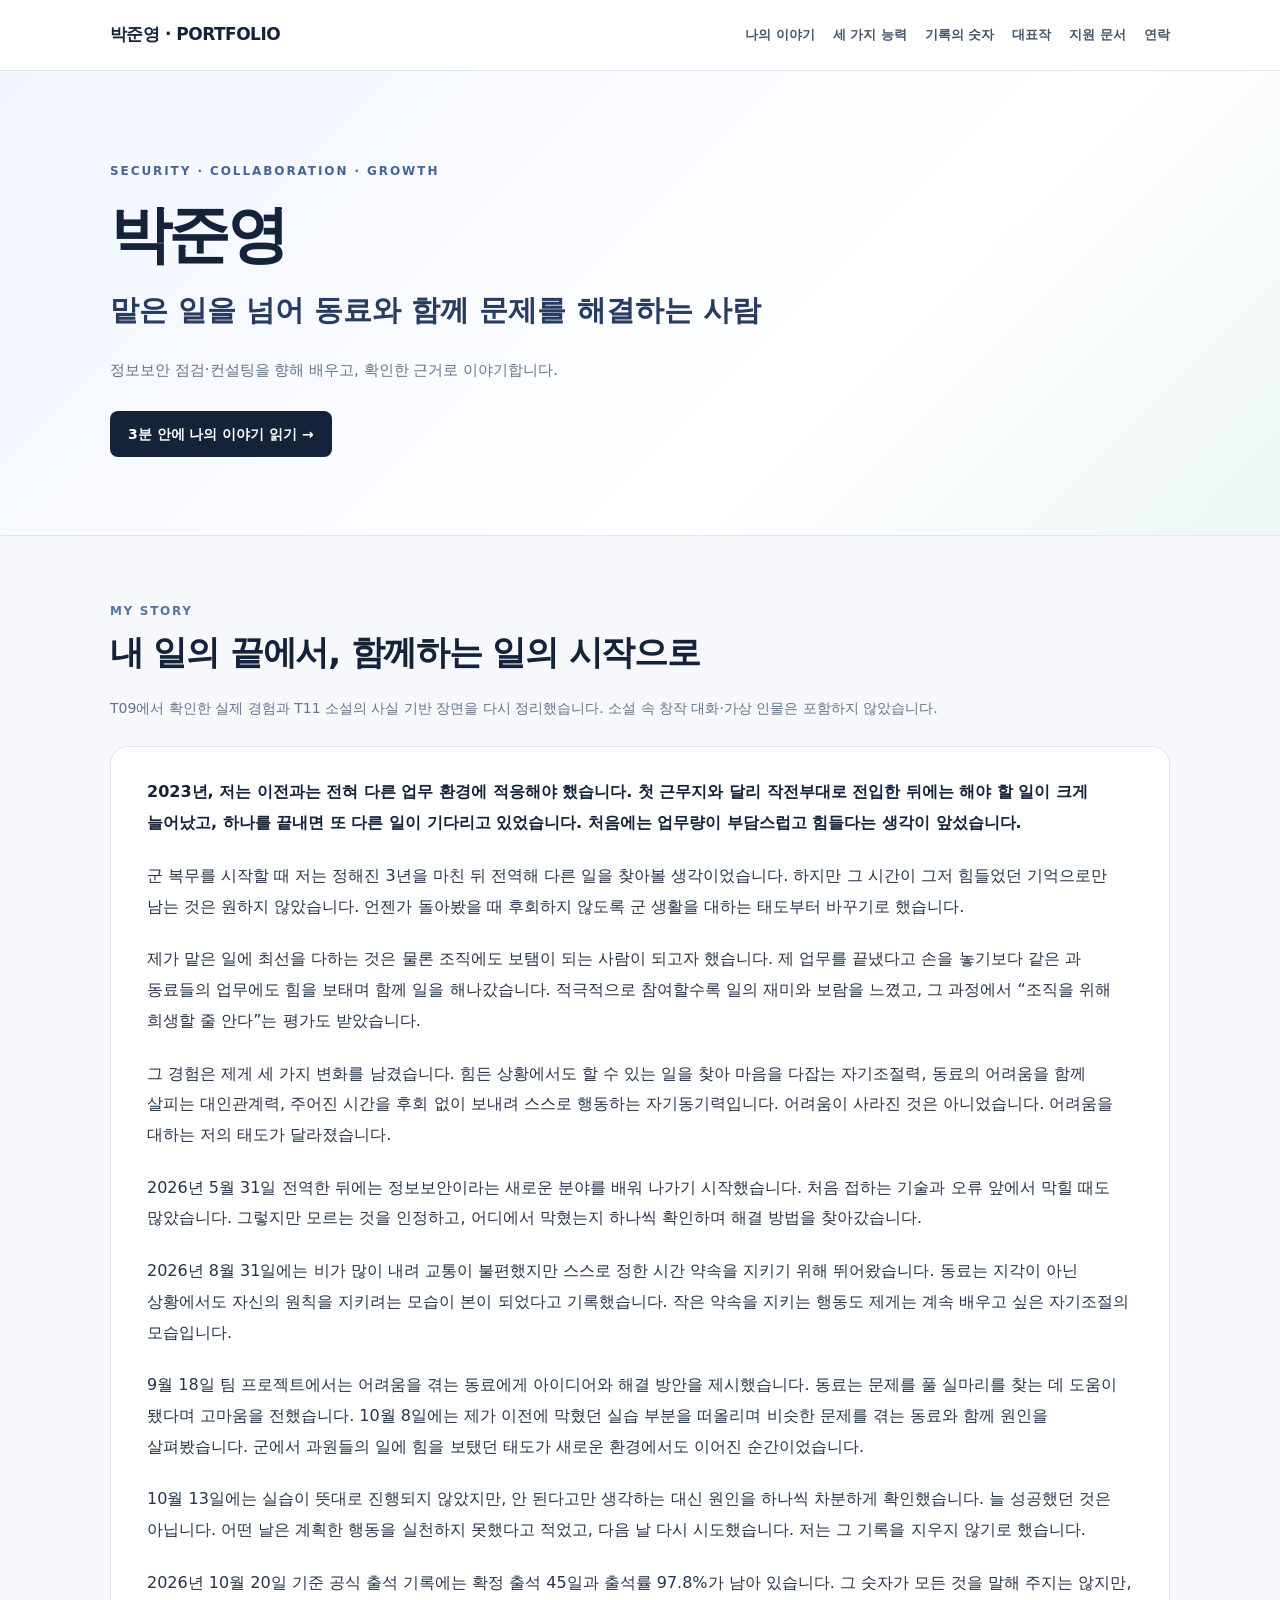
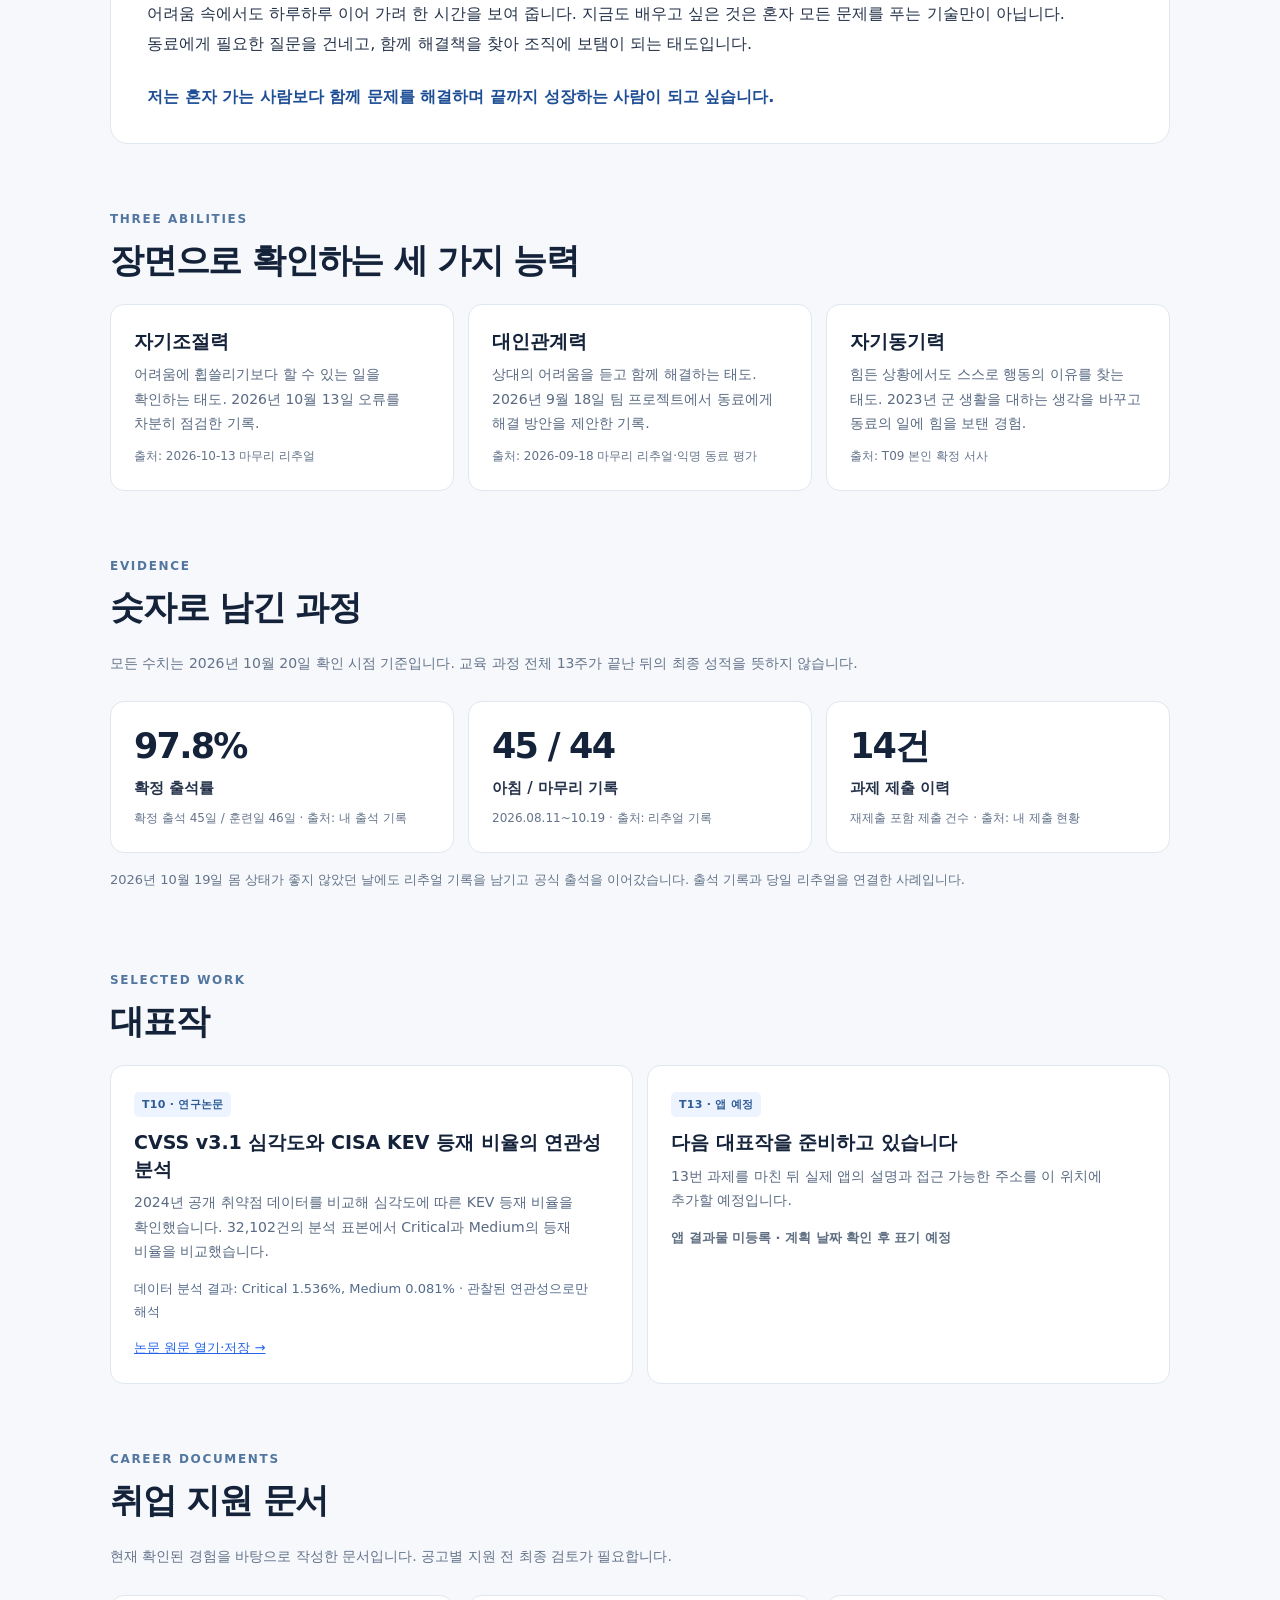
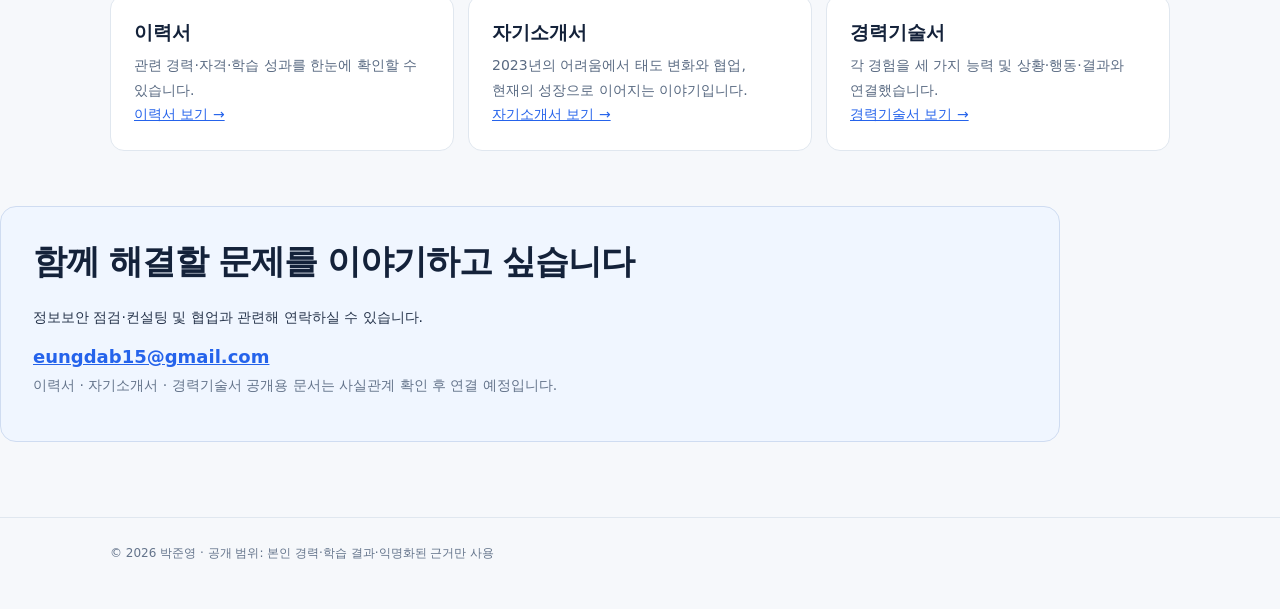
==== br-a/index.html @ c597e08e "Publish BR-A standalone subpath without changing T01 homepage" ====
<!doctype html>
<html lang="ko">
<head>
<meta charset="utf-8">
<meta name="viewport" content="width=device-width, initial-scale=1">
<meta name="description" content="박준영의 정보보안 포트폴리오. 조직과 함께 문제를 해결하는 과정, 실제 기록, 보안 연구 및 프로젝트를 소개합니다.">
<title>박준영 | 함께 문제를 해결하는 사람</title>
<style>
:root{color-scheme:light;--navy:#14223a;--text:#26344b;--muted:#64748b;--line:#e0e7ef;--blue:#2563eb;--paper:#fff;--bg:#f6f8fb}
*{box-sizing:border-box}
html{scroll-behavior:smooth;scroll-padding-top:86px}
body{margin:0;color:var(--text);background:var(--bg);font-family:system-ui,-apple-system,"Noto Sans KR","Malgun Gothic",sans-serif;line-height:1.75;word-break:keep-all;overflow-wrap:break-word}
a{color:var(--blue)}a:focus-visible{outline:3px solid var(--blue);outline-offset:5px;border-radius:3px}
.container{width:min(1060px,calc(100% - 40px));margin:auto}
.skip{position:absolute;left:16px;top:-50px;background:#fff;padding:8px;z-index:10}
.skip:focus{top:10px}
header{background:#fff;border-bottom:1px solid var(--line)}
.head{min-height:70px;display:flex;align-items:center;justify-content:space-between;gap:16px}
.brand{font-size:17px;font-weight:800;letter-spacing:-.03em;color:var(--navy);text-decoration:none}
nav{display:flex;gap:18px;flex-wrap:wrap}
nav a{font-size:13px;text-decoration:none;color:#46556b;font-weight:650}
.hero{background:linear-gradient(135deg,#f0f5ff 0%,#fff 64%,#edf7f5 100%);border-bottom:1px solid var(--line)}
.hero .container{padding:90px 0 78px}
.eyebrow{letter-spacing:.16em;text-transform:uppercase;color:#446794;font-size:12px;font-weight:800}
h1{color:var(--navy);font-size:clamp(38px,6vw,62px);letter-spacing:-.06em;line-height:1.2;margin:16px 0}
.hero-line{font-size:clamp(20px,3vw,29px);font-weight:700;color:#273c60;line-height:1.55;max-width:780px;margin:8px 0 24px}
.intro{color:var(--muted);margin:0 0 27px;font-size:15px}
.link-primary{display:inline-block;border-radius:8px;background:var(--navy);color:#fff;text-decoration:none;padding:11px 18px;font-size:14px;font-weight:700}
section.content{padding:65px 0 0}
.section-eyebrow{font-size:12px;text-transform:uppercase;letter-spacing:.14em;color:#5276a0;font-weight:800}
h2{font-size:clamp(24px,3.5vw,34px);line-height:1.35;color:var(--navy);letter-spacing:-.035em;margin:8px 0 20px}
.section-desc{color:var(--muted);font-size:14px;margin:0 0 26px}
.story{padding:30px 36px;background:var(--paper);border:1px solid var(--line);border-radius:18px}
.story p{font-size:16px;line-height:1.92;margin:0 0 22px}
.story p:last-child{margin:0}
.story-first{font-weight:700;color:var(--navy)}
.story-last{font-weight:800;color:#1e4e95}
.skill-grid,.stat-grid,.work-grid{display:grid;grid-template-columns:repeat(3,minmax(0,1fr));gap:14px}
.skill,.stat,.work{padding:23px;border:1px solid var(--line);border-radius:14px;background:var(--paper)}
.skill h3,.work h3{font-size:19px;line-height:1.4;color:var(--navy);margin:0 0 8px}
.skill p,.work p{color:#596a82;font-size:14px;line-height:1.75;margin:0}
.skill .source{font-size:12px;color:var(--muted);margin-top:10px}
.stat-number{font-size:35px;line-height:1.2;font-weight:850;letter-spacing:-.05em;color:var(--navy)}
.stat-label{font-size:15px;font-weight:750;margin-top:8px}
.stat-source{font-size:12px;color:var(--muted);margin-top:7px}
.scope-note{font-size:13px;color:var(--muted);margin-top:16px}
.work-grid{grid-template-columns:repeat(2,minmax(0,1fr))}
.tag{display:inline-block;color:#2d5d96;font-size:11px;font-weight:750;letter-spacing:.025em;background:#edf4ff;border-radius:5px;padding:3px 8px;margin-bottom:12px}
.work .meta{font-size:13px;margin-top:14px;color:#536b8d}
.work .notice{font-size:13px;font-weight:700;color:#606f82;margin-top:14px}
.contact{margin:55px 0 75px;padding:32px;border:1px solid #cfdcf1;border-radius:16px;background:#f0f6ff}
.contact h2{margin-top:0}
.contact p{margin:0 0 12px;font-size:14px}
.contact a{font-size:18px;font-weight:700;overflow-wrap:anywhere}
footer{border-top:1px solid var(--line);padding:25px 0 45px;color:var(--muted);font-size:12px}
@media(max-width:740px){.container{width:min(100% - 28px,1060px)}.head{align-items:start;padding:14px 0;flex-direction:column;gap:8px}nav{gap:12px}.hero .container{padding:58px 0}.story{padding:23px 20px}.story p{font-size:15px}.skill-grid,.stat-grid,.work-grid{grid-template-columns:1fr}}
@media(prefers-reduced-motion:reduce){html{scroll-behavior:auto}}
</style>
</head>
<body>
<a class="skip" href="#main">본문으로 건너뛰기</a>
<header><div class="container head"><a class="brand" href="#home">박준영 · PORTFOLIO</a>
<nav aria-label="주요 메뉴"><a href="#story">나의 이야기</a><a href="#strengths">세 가지 능력</a><a href="#evidence">기록의 숫자</a><a href="#projects">대표작</a><a href="#documents">지원 문서</a><a href="#contact">연락</a></nav></div></header>
<main id="main">
<section class="hero" id="home"><div class="container">
<div class="eyebrow">Security · Collaboration · Growth</div>
<h1>박준영</h1>
<p class="hero-line">맡은 일을 넘어 동료와 함께 문제를 해결하는 사람</p>
<p class="intro">정보보안 점검·컨설팅을 향해 배우고, 확인한 근거로 이야기합니다.</p>
<a class="link-primary" href="#story">3분 안에 나의 이야기 읽기 →</a>
</div></section>
<section class="content container" id="story" aria-labelledby="story-title">
<div class="section-eyebrow">My story</div>
<h2 id="story-title">내 일의 끝에서, 함께하는 일의 시작으로</h2>
<p class="section-desc">T09에서 확인한 실제 경험과 T11 소설의 사실 기반 장면을 다시 정리했습니다. 소설 속 창작 대화·가상 인물은 포함하지 않았습니다.</p>
<article class="story">
<p class="story-first">2023년, 저는 이전과는 전혀 다른 업무 환경에 적응해야 했습니다. 첫 근무지와 달리 작전부대로 전입한 뒤에는 해야 할 일이 크게 늘어났고, 하나를 끝내면 또 다른 일이 기다리고 있었습니다. 처음에는 업무량이 부담스럽고 힘들다는 생각이 앞섰습니다.</p>
<p>군 복무를 시작할 때 저는 정해진 3년을 마친 뒤 전역해 다른 일을 찾아볼 생각이었습니다. 하지만 그 시간이 그저 힘들었던 기억으로만 남는 것은 원하지 않았습니다. 언젠가 돌아봤을 때 후회하지 않도록 군 생활을 대하는 태도부터 바꾸기로 했습니다.</p>
<p>제가 맡은 일에 최선을 다하는 것은 물론 조직에도 보탬이 되는 사람이 되고자 했습니다. 제 업무를 끝냈다고 손을 놓기보다 같은 과 동료들의 업무에도 힘을 보태며 함께 일을 해나갔습니다. 적극적으로 참여할수록 일의 재미와 보람을 느꼈고, 그 과정에서 “조직을 위해 희생할 줄 안다”는 평가도 받았습니다.</p>
<p>그 경험은 제게 세 가지 변화를 남겼습니다. 힘든 상황에서도 할 수 있는 일을 찾아 마음을 다잡는 자기조절력, 동료의 어려움을 함께 살피는 대인관계력, 주어진 시간을 후회 없이 보내려 스스로 행동하는 자기동기력입니다. 어려움이 사라진 것은 아니었습니다. 어려움을 대하는 저의 태도가 달라졌습니다.</p>
<p>2026년 5월 31일 전역한 뒤에는 정보보안이라는 새로운 분야를 배워 나가기 시작했습니다. 처음 접하는 기술과 오류 앞에서 막힐 때도 많았습니다. 그렇지만 모르는 것을 인정하고, 어디에서 막혔는지 하나씩 확인하며 해결 방법을 찾아갔습니다.</p>
<p>2026년 8월 31일에는 비가 많이 내려 교통이 불편했지만 스스로 정한 시간 약속을 지키기 위해 뛰어왔습니다. 동료는 지각이 아닌 상황에서도 자신의 원칙을 지키려는 모습이 본이 되었다고 기록했습니다. 작은 약속을 지키는 행동도 제게는 계속 배우고 싶은 자기조절의 모습입니다.</p>
<p>9월 18일 팀 프로젝트에서는 어려움을 겪는 동료에게 아이디어와 해결 방안을 제시했습니다. 동료는 문제를 풀 실마리를 찾는 데 도움이 됐다며 고마움을 전했습니다. 10월 8일에는 제가 이전에 막혔던 실습 부분을 떠올리며 비슷한 문제를 겪는 동료와 함께 원인을 살펴봤습니다. 군에서 과원들의 일에 힘을 보탰던 태도가 새로운 환경에서도 이어진 순간이었습니다.</p>
<p>10월 13일에는 실습이 뜻대로 진행되지 않았지만, 안 된다고만 생각하는 대신 원인을 하나씩 차분하게 확인했습니다. 늘 성공했던 것은 아닙니다. 어떤 날은 계획한 행동을 실천하지 못했다고 적었고, 다음 날 다시 시도했습니다. 저는 그 기록을 지우지 않기로 했습니다.</p>
<p>2026년 10월 20일 기준 공식 출석 기록에는 확정 출석 45일과 출석률 97.8%가 남아 있습니다. 그 숫자가 모든 것을 말해 주지는 않지만, 어려움 속에서도 하루하루 이어 가려 한 시간을 보여 줍니다. 지금도 배우고 싶은 것은 혼자 모든 문제를 푸는 기술만이 아닙니다. 동료에게 필요한 질문을 건네고, 함께 해결책을 찾아 조직에 보탬이 되는 태도입니다.</p>
<p class="story-last">저는 혼자 가는 사람보다 함께 문제를 해결하며 끝까지 성장하는 사람이 되고 싶습니다.</p>
</article>
</section>
<section class="content container" id="strengths" aria-labelledby="skills-title">
<div class="section-eyebrow">Three abilities</div><h2 id="skills-title">장면으로 확인하는 세 가지 능력</h2>
<div class="skill-grid">
<article class="skill"><h3>자기조절력</h3><p>어려움에 휩쓸리기보다 할 수 있는 일을 확인하는 태도. 2026년 10월 13일 오류를 차분히 점검한 기록.</p><p class="source">출처: 2026-10-13 마무리 리추얼</p></article>
<article class="skill"><h3>대인관계력</h3><p>상대의 어려움을 듣고 함께 해결하는 태도. 2026년 9월 18일 팀 프로젝트에서 동료에게 해결 방안을 제안한 기록.</p><p class="source">출처: 2026-09-18 마무리 리추얼·익명 동료 평가</p></article>
<article class="skill"><h3>자기동기력</h3><p>힘든 상황에서도 스스로 행동의 이유를 찾는 태도. 2023년 군 생활을 대하는 생각을 바꾸고 동료의 일에 힘을 보탠 경험.</p><p class="source">출처: T09 본인 확정 서사</p></article>
</div>
</section>
<section class="content container" id="evidence" aria-labelledby="evidence-title">
<div class="section-eyebrow">Evidence</div><h2 id="evidence-title">숫자로 남긴 과정</h2>
<p class="section-desc">모든 수치는 2026년 10월 20일 확인 시점 기준입니다. 교육 과정 전체 13주가 끝난 뒤의 최종 성적을 뜻하지 않습니다.</p>
<div class="stat-grid">
<div class="stat"><div class="stat-number" id="bra-attendance-rate">97.8%</div><div class="stat-label">확정 출석률</div><div class="stat-source">확정 출석 45일 / 훈련일 46일 · 출처: 내 출석 기록</div></div>
<div class="stat"><div class="stat-number" id="bra-ritual-stats">45 / 44</div><div class="stat-label">아침 / 마무리 기록</div><div class="stat-source">2026.08.11~10.19 · 출처: 리추얼 기록</div></div>
<div class="stat"><div class="stat-number" id="bra-submission-count">14건</div><div class="stat-label">과제 제출 이력</div><div class="stat-source">재제출 포함 제출 건수 · 출처: 내 제출 현황</div></div>
</div><p class="scope-note">2026년 10월 19일 몸 상태가 좋지 않았던 날에도 리추얼 기록을 남기고 공식 출석을 이어갔습니다. 출석 기록과 당일 리추얼을 연결한 사례입니다.</p>
</section>
<section class="content container" id="projects" aria-labelledby="projects-title">
<div class="section-eyebrow">Selected work</div><h2 id="projects-title">대표작</h2>
<div class="work-grid">
<article class="work"><span class="tag">T10 · 연구논문</span><h3>CVSS v3.1 심각도와 CISA KEV 등재 비율의 연관성 분석</h3><p>2024년 공개 취약점 데이터를 비교해 심각도에 따른 KEV 등재 비율을 확인했습니다. 32,102건의 분석 표본에서 Critical과 Medium의 등재 비율을 비교했습니다.</p><p class="meta">데이터 분석 결과: Critical 1.536%, Medium 0.081% · 관찰된 연관성으로만 해석</p><p class="meta"><a href="./research/T10_연구논문.md" target="_blank" rel="noopener noreferrer">논문 원문 열기·저장 →</a></p></article>
<article class="work"><span class="tag">T13 · 앱 예정</span><h3>다음 대표작을 준비하고 있습니다</h3><p>13번 과제를 마친 뒤 실제 앱의 설명과 접근 가능한 주소를 이 위치에 추가할 예정입니다.</p><p class="notice">앱 결과물 미등록 · 계획 날짜 확인 후 표기 예정</p></article>
</div>
</section>
<section class="content container" id="documents" aria-labelledby="documents-title">
<div class="section-eyebrow">Career documents</div><h2 id="documents-title">취업 지원 문서</h2>
<p class="section-desc">현재 확인된 경험을 바탕으로 작성한 문서입니다. 공고별 지원 전 최종 검토가 필요합니다.</p>
<div class="skill-grid">
<article class="skill"><h3>이력서</h3><p>관련 경력·자격·학습 성과를 한눈에 확인할 수 있습니다.</p><p class="meta"><a href="./documents/BR-A_이력서_박준영.md" target="_blank" rel="noopener noreferrer">이력서 보기 →</a></p></article>
<article class="skill"><h3>자기소개서</h3><p>2023년의 어려움에서 태도 변화와 협업, 현재의 성장으로 이어지는 이야기입니다.</p><p class="meta"><a href="./documents/BR-A_자기소개서_박준영.md" target="_blank" rel="noopener noreferrer">자기소개서 보기 →</a></p></article>
<article class="skill"><h3>경력기술서</h3><p>각 경험을 세 가지 능력 및 상황·행동·결과와 연결했습니다.</p><p class="meta"><a href="./documents/BR-A_경력기술서_박준영.md" target="_blank" rel="noopener noreferrer">경력기술서 보기 →</a></p></article>
</div>
<div id="bra-approved-section" hidden><h3>직접 승인한 새로운 기록</h3><div id="bra-approved-paragraphs"></div></div>
</section>
<section class="container contact" id="contact" aria-labelledby="contact-title">
<h2 id="contact-title">함께 해결할 문제를 이야기하고 싶습니다</h2>
<p>정보보안 점검·컨설팅 및 협업과 관련해 연락하실 수 있습니다.</p>
<a href="mailto:eungdab15@gmail.com">eungdab15@gmail.com</a>
<p class="scope-note">이력서 · 자기소개서 · 경력기술서 공개용 문서는 사실관계 확인 후 연결 예정입니다.</p>
</section>
</main>
<footer><div class="container">© 2026 박준영 · 공개 범위: 본인 경력·학습 결과·익명화된 근거만 사용</div></footer>
<script src="./site-data.js"></script>
<script>
(function(){
  const data=window.BRA_DATA;
  if(!data || !data.metrics)return;
  const m=data.metrics;
  const set=(id,value)=>{const el=document.getElementById(id);if(el)el.textContent=value;};
  set('bra-attendance-rate',m.attendance_rate_percent.toFixed(1)+'%');
  set('bra-ritual-stats',m.ritual_morning_entries+' / '+m.ritual_evening_entries);
  set('bra-submission-count',m.submission_entries_including_resubmissions+'건');
  if(Array.isArray(data.approved_paragraphs) && data.approved_paragraphs.length){
    const section=document.getElementById('bra-approved-section');
    const holder=document.getElementById('bra-approved-paragraphs');
    if(section && holder){
      for(const item of data.approved_paragraphs){
        const p=document.createElement('p');
        p.textContent=(item.date||'')+' — '+(item.candidate||'')+' (출처: '+(item.source||'')+')';
        holder.appendChild(p);
      }
      section.hidden=false;
    }
  }
})();
</script>
</body></html>
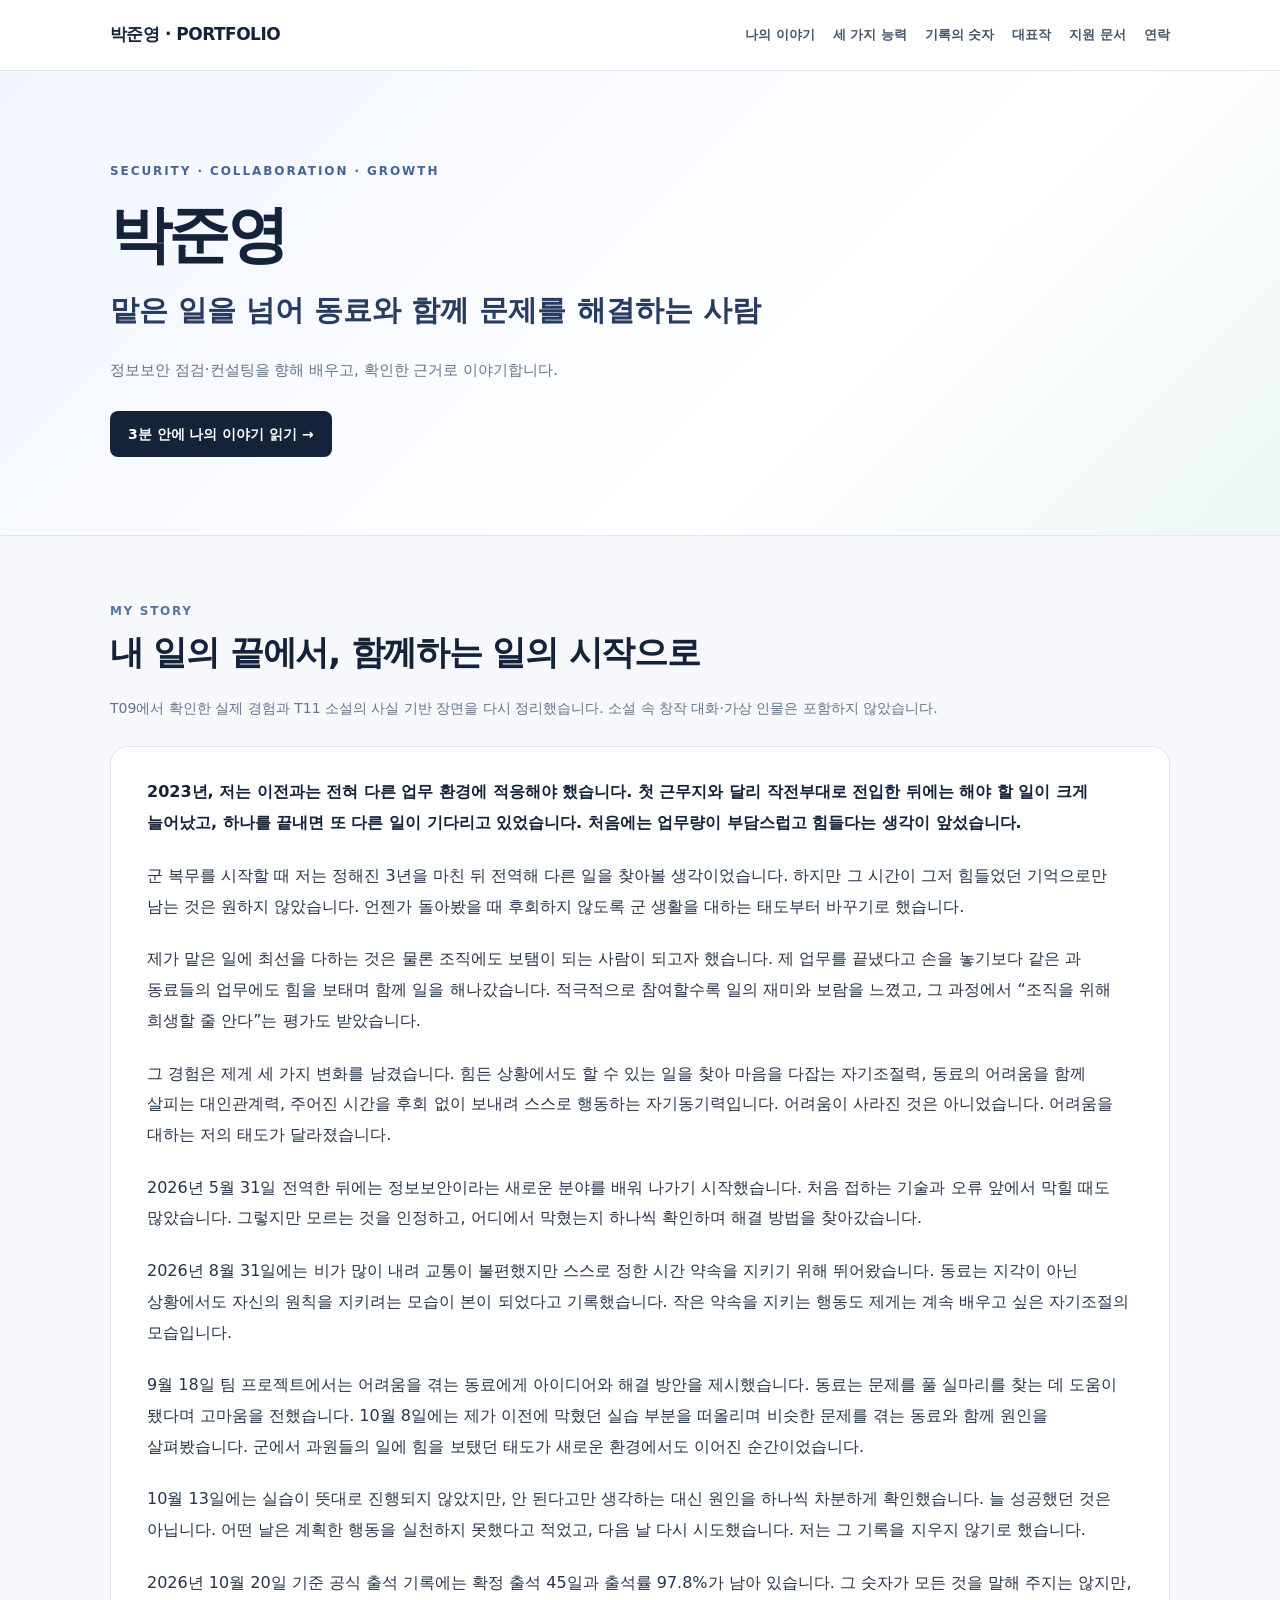
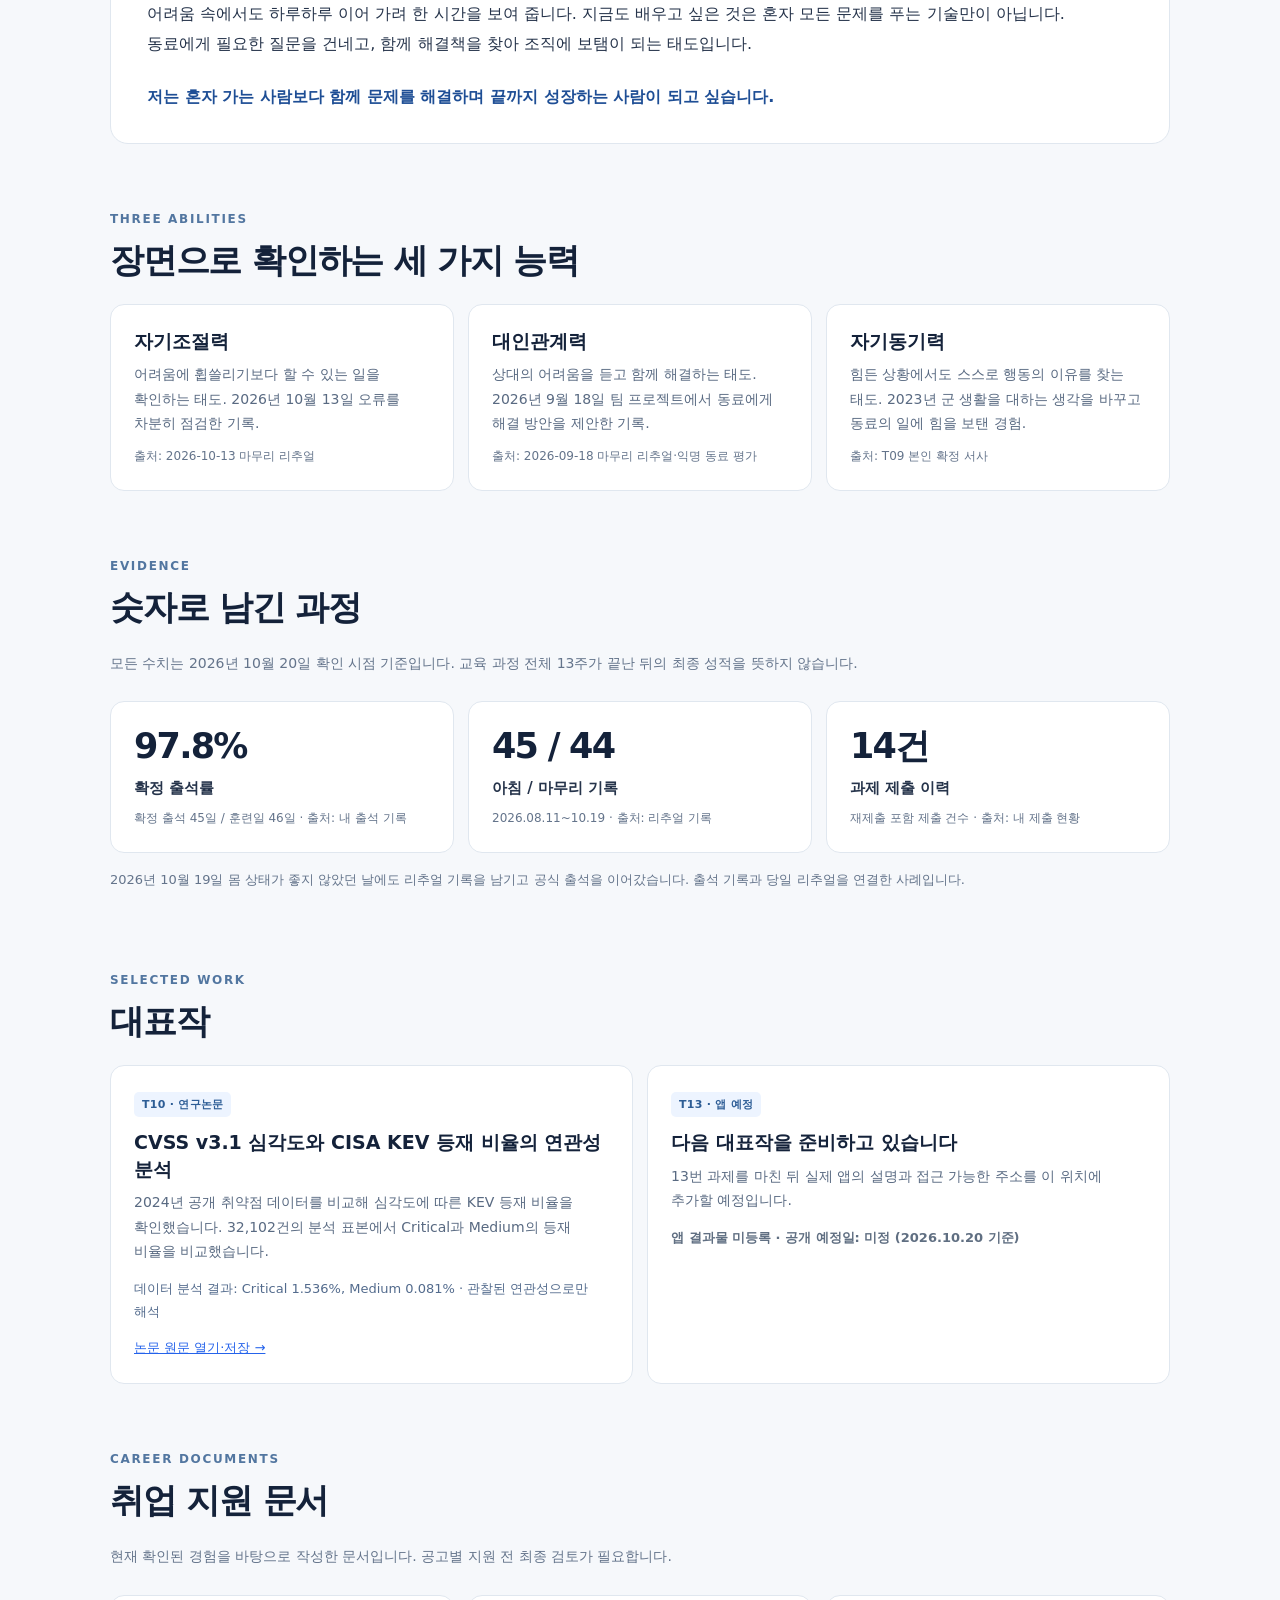
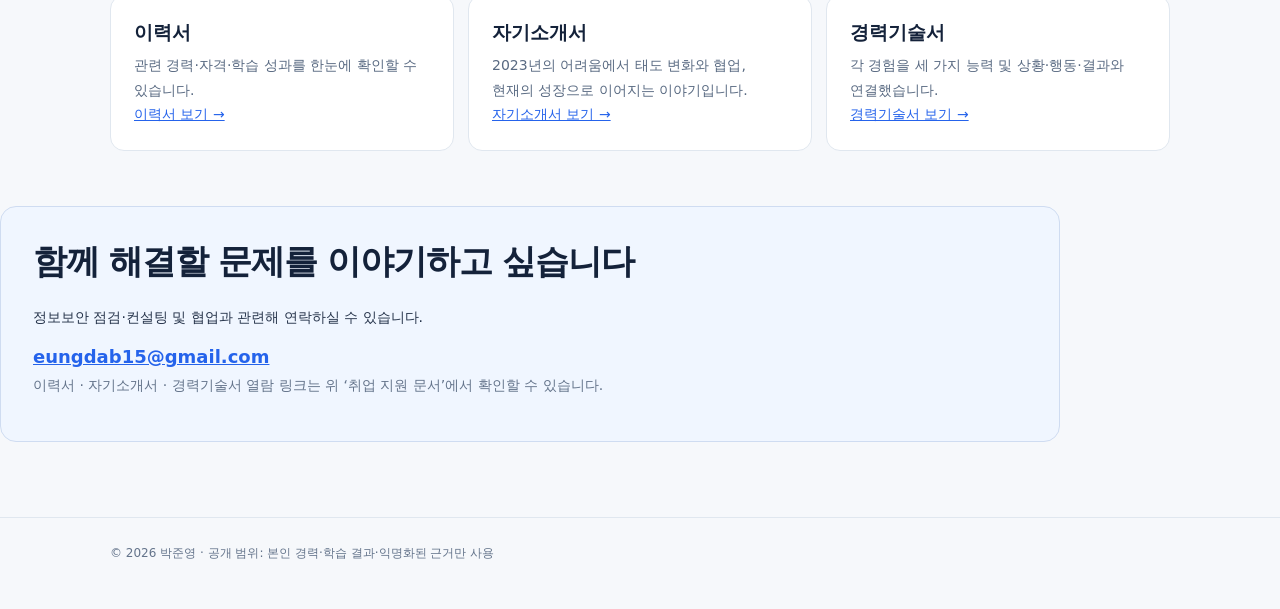
==== commit dac3251d: "Mark T13 publish date as undecided; clarify available career documents" ====
--- a/br-a/index.html
+++ b/br-a/index.html
@@ -107,7 +107,7 @@
 <div class="section-eyebrow">Selected work</div><h2 id="projects-title">대표작</h2>
 <div class="work-grid">
 <article class="work"><span class="tag">T10 · 연구논문</span><h3>CVSS v3.1 심각도와 CISA KEV 등재 비율의 연관성 분석</h3><p>2024년 공개 취약점 데이터를 비교해 심각도에 따른 KEV 등재 비율을 확인했습니다. 32,102건의 분석 표본에서 Critical과 Medium의 등재 비율을 비교했습니다.</p><p class="meta">데이터 분석 결과: Critical 1.536%, Medium 0.081% · 관찰된 연관성으로만 해석</p><p class="meta"><a href="./research/T10_연구논문.md" target="_blank" rel="noopener noreferrer">논문 원문 열기·저장 →</a></p></article>
-<article class="work"><span class="tag">T13 · 앱 예정</span><h3>다음 대표작을 준비하고 있습니다</h3><p>13번 과제를 마친 뒤 실제 앱의 설명과 접근 가능한 주소를 이 위치에 추가할 예정입니다.</p><p class="notice">앱 결과물 미등록 · 계획 날짜 확인 후 표기 예정</p></article>
+<article class="work"><span class="tag">T13 · 앱 예정</span><h3>다음 대표작을 준비하고 있습니다</h3><p>13번 과제를 마친 뒤 실제 앱의 설명과 접근 가능한 주소를 이 위치에 추가할 예정입니다.</p><p class="notice">앱 결과물 미등록 · 공개 예정일: 미정 (2026.10.20 기준)</p></article>
 </div>
 </section>
 <section class="content container" id="documents" aria-labelledby="documents-title">
@@ -124,7 +124,7 @@
 <h2 id="contact-title">함께 해결할 문제를 이야기하고 싶습니다</h2>
 <p>정보보안 점검·컨설팅 및 협업과 관련해 연락하실 수 있습니다.</p>
 <a href="mailto:eungdab15@gmail.com">eungdab15@gmail.com</a>
-<p class="scope-note">이력서 · 자기소개서 · 경력기술서 공개용 문서는 사실관계 확인 후 연결 예정입니다.</p>
+<p class="scope-note">이력서 · 자기소개서 · 경력기술서 열람 링크는 위 ‘취업 지원 문서’에서 확인할 수 있습니다.</p>
 </section>
 </main>
 <footer><div class="container">© 2026 박준영 · 공개 범위: 본인 경력·학습 결과·익명화된 근거만 사용</div></footer>
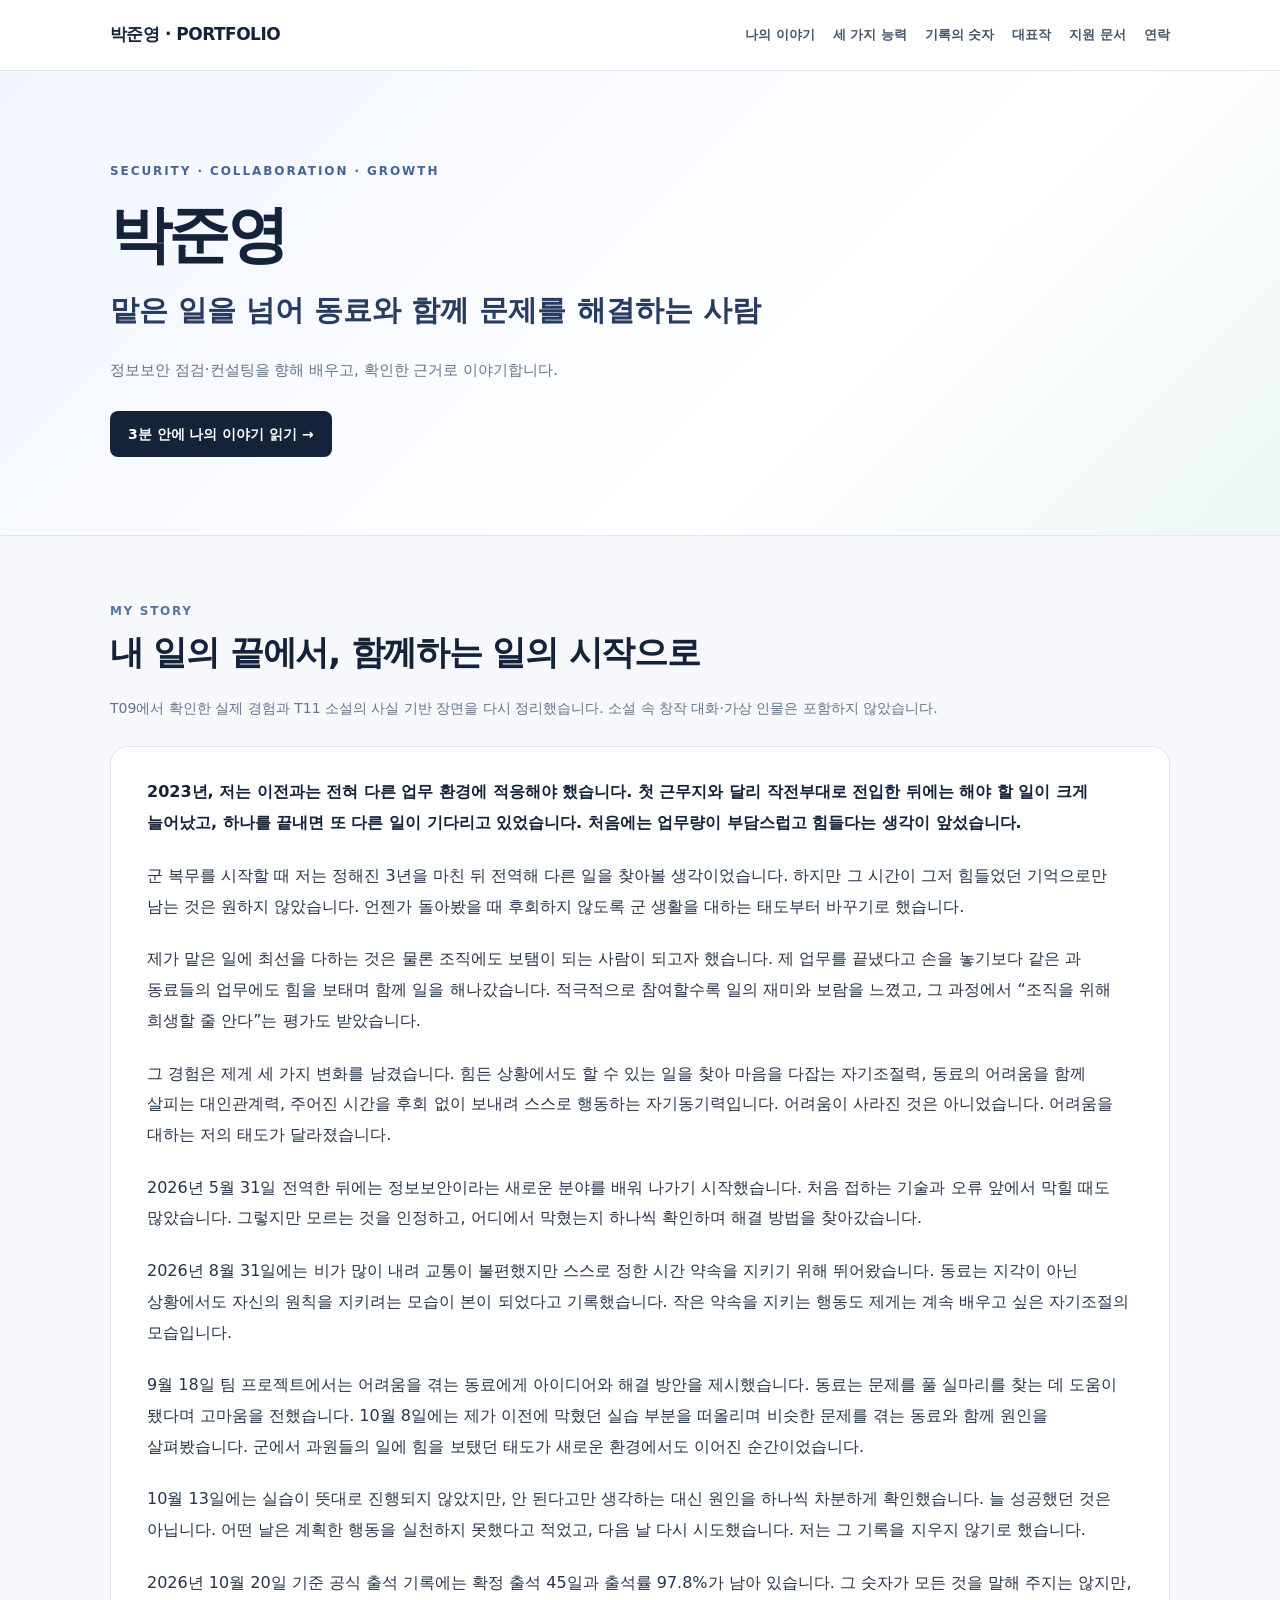
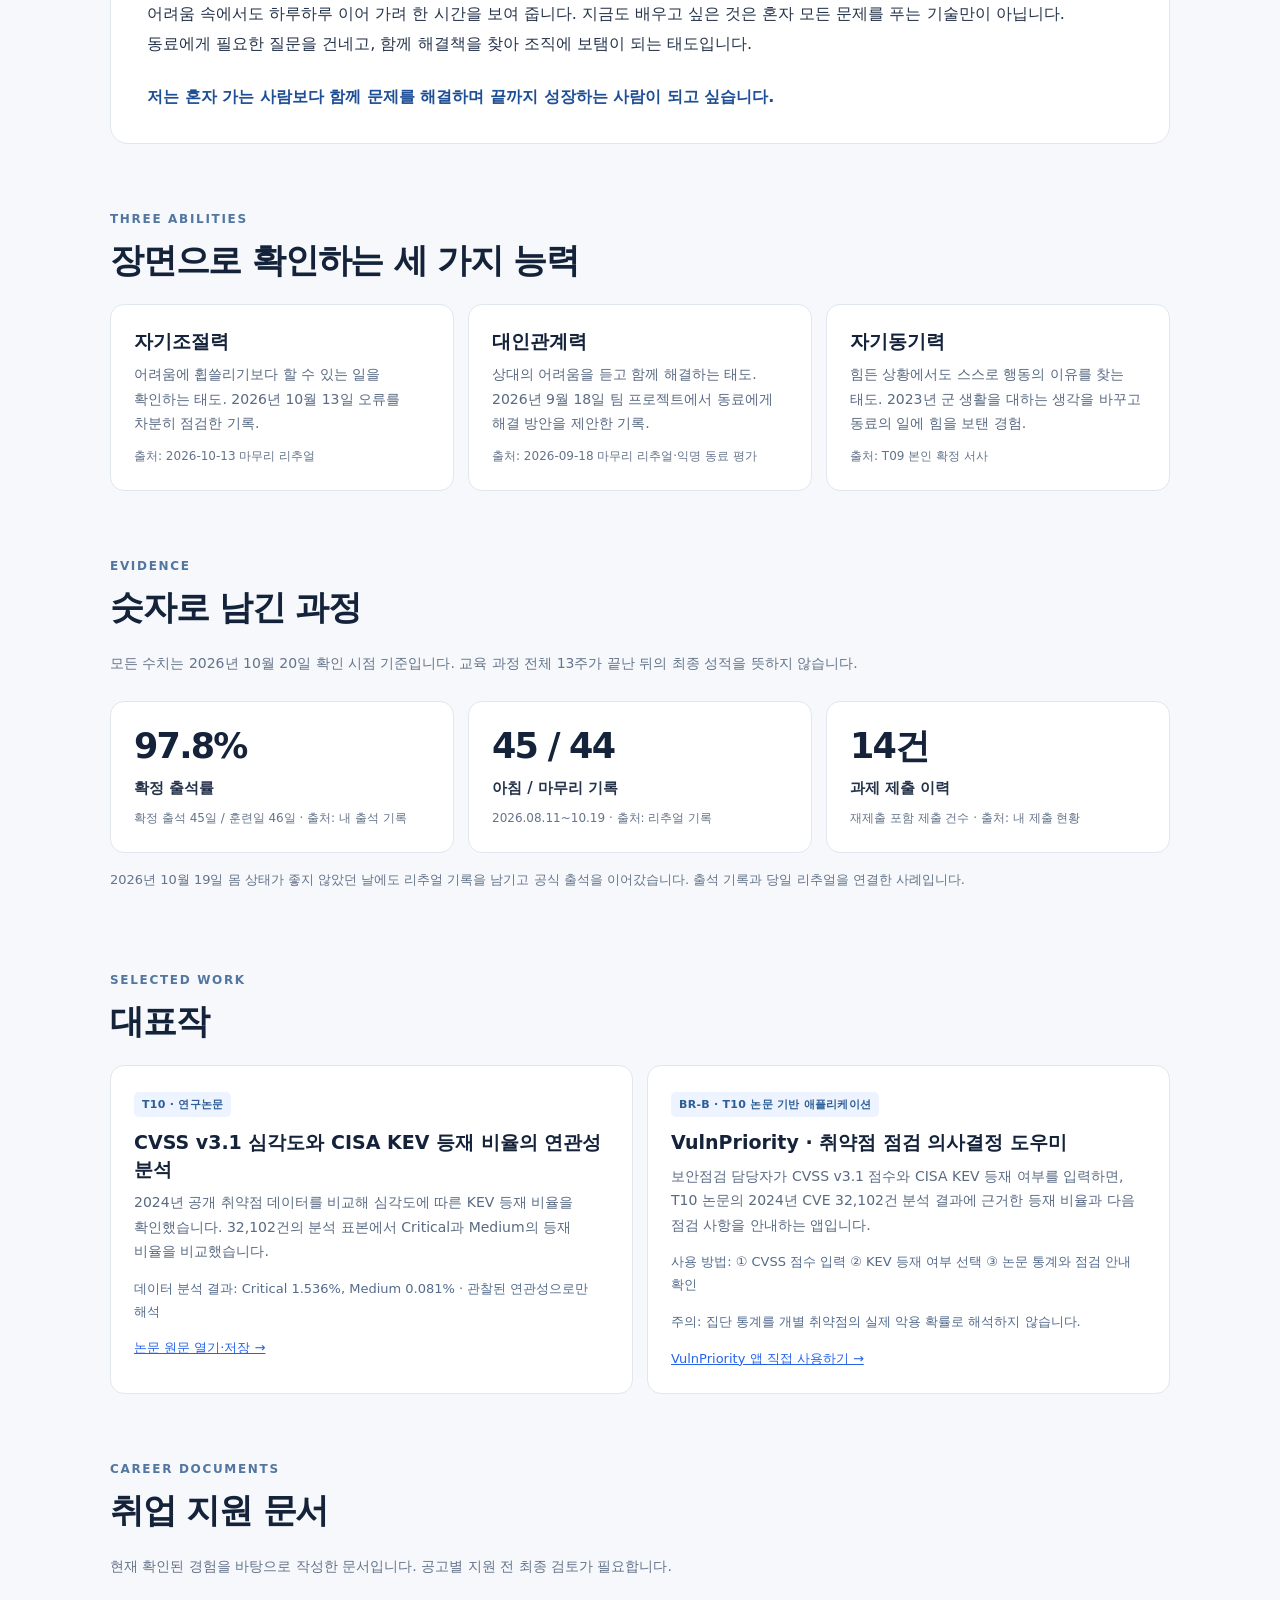
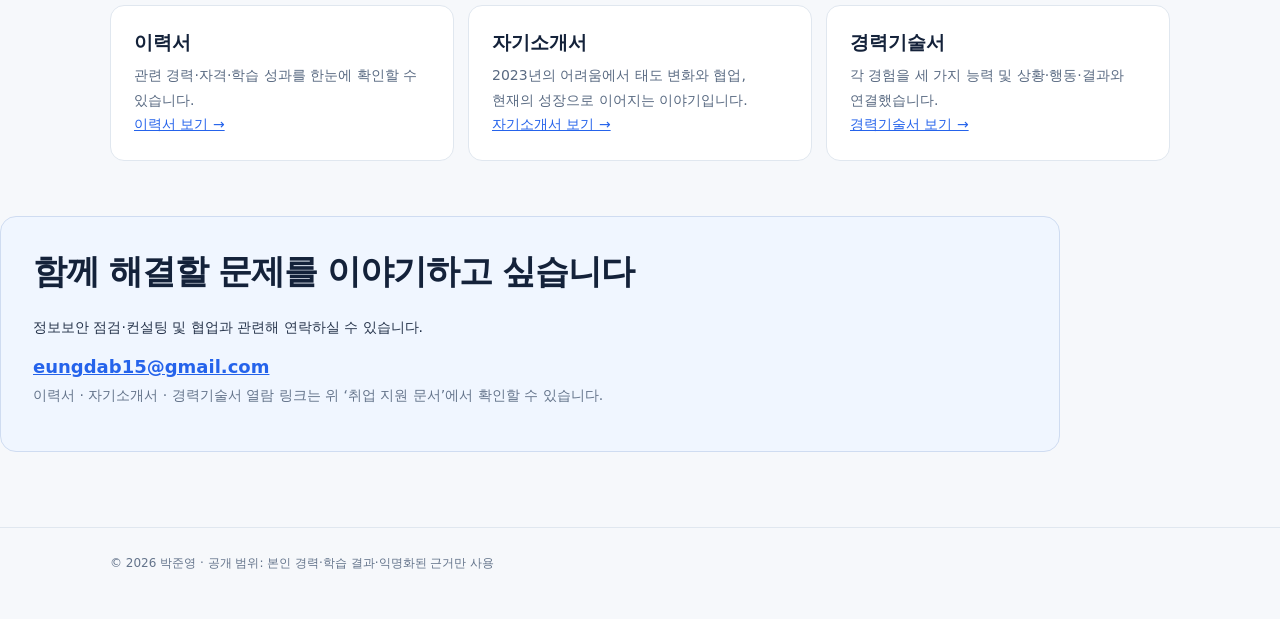
==== commit aebfe9d2: "BR-A: replace BR-B app placeholder with live VulnPriority link" ====
--- a/br-a/index.html
+++ b/br-a/index.html
@@ -106,17 +106,17 @@
 <section class="content container" id="projects" aria-labelledby="projects-title">
 <div class="section-eyebrow">Selected work</div><h2 id="projects-title">대표작</h2>
 <div class="work-grid">
-<article class="work"><span class="tag">T10 · 연구논문</span><h3>CVSS v3.1 심각도와 CISA KEV 등재 비율의 연관성 분석</h3><p>2024년 공개 취약점 데이터를 비교해 심각도에 따른 KEV 등재 비율을 확인했습니다. 32,102건의 분석 표본에서 Critical과 Medium의 등재 비율을 비교했습니다.</p><p class="meta">데이터 분석 결과: Critical 1.536%, Medium 0.081% · 관찰된 연관성으로만 해석</p><p class="meta"><a href="./research/T10_연구논문.md" target="_blank" rel="noopener noreferrer">논문 원문 열기·저장 →</a></p></article>
-<article class="work"><span class="tag">T13 · 앱 예정</span><h3>다음 대표작을 준비하고 있습니다</h3><p>13번 과제를 마친 뒤 실제 앱의 설명과 접근 가능한 주소를 이 위치에 추가할 예정입니다.</p><p class="notice">앱 결과물 미등록 · 공개 예정일: 미정 (2026.10.20 기준)</p></article>
+<article class="work"><span class="tag">T10 · 연구논문</span><h3>CVSS v3.1 심각도와 CISA KEV 등재 비율의 연관성 분석</h3><p>2024년 공개 취약점 데이터를 비교해 심각도에 따른 KEV 등재 비율을 확인했습니다. 32,102건의 분석 표본에서 Critical과 Medium의 등재 비율을 비교했습니다.</p><p class="meta">데이터 분석 결과: Critical 1.536%, Medium 0.081% · 관찰된 연관성으로만 해석</p><p class="meta"><a href="./research.html" target="_blank" rel="noopener noreferrer">논문 원문 열기·저장 →</a></p></article>
+<article class="work"><span class="tag">BR-B · T10 논문 기반 애플리케이션</span><h3>VulnPriority · 취약점 점검 의사결정 도우미</h3><p>보안점검 담당자가 CVSS v3.1 점수와 CISA KEV 등재 여부를 입력하면, T10 논문의 2024년 CVE 32,102건 분석 결과에 근거한 등재 비율과 다음 점검 사항을 안내하는 앱입니다.</p><p class="meta">사용 방법: ① CVSS 점수 입력 ② KEV 등재 여부 선택 ③ 논문 통계와 점검 안내 확인</p><p class="meta">주의: 집단 통계를 개별 취약점의 실제 악용 확률로 해석하지 않습니다.</p><p class="meta"><a href="https://vulnpriority-br-b.vercel.app/" target="_blank" rel="noopener noreferrer">VulnPriority 앱 직접 사용하기 →</a></p></article>
 </div>
 </section>
 <section class="content container" id="documents" aria-labelledby="documents-title">
 <div class="section-eyebrow">Career documents</div><h2 id="documents-title">취업 지원 문서</h2>
 <p class="section-desc">현재 확인된 경험을 바탕으로 작성한 문서입니다. 공고별 지원 전 최종 검토가 필요합니다.</p>
 <div class="skill-grid">
-<article class="skill"><h3>이력서</h3><p>관련 경력·자격·학습 성과를 한눈에 확인할 수 있습니다.</p><p class="meta"><a href="./documents/BR-A_이력서_박준영.md" target="_blank" rel="noopener noreferrer">이력서 보기 →</a></p></article>
-<article class="skill"><h3>자기소개서</h3><p>2023년의 어려움에서 태도 변화와 협업, 현재의 성장으로 이어지는 이야기입니다.</p><p class="meta"><a href="./documents/BR-A_자기소개서_박준영.md" target="_blank" rel="noopener noreferrer">자기소개서 보기 →</a></p></article>
-<article class="skill"><h3>경력기술서</h3><p>각 경험을 세 가지 능력 및 상황·행동·결과와 연결했습니다.</p><p class="meta"><a href="./documents/BR-A_경력기술서_박준영.md" target="_blank" rel="noopener noreferrer">경력기술서 보기 →</a></p></article>
+<article class="skill"><h3>이력서</h3><p>관련 경력·자격·학습 성과를 한눈에 확인할 수 있습니다.</p><p class="meta"><a href="./resume.html" target="_blank" rel="noopener noreferrer">이력서 보기 →</a></p></article>
+<article class="skill"><h3>자기소개서</h3><p>2023년의 어려움에서 태도 변화와 협업, 현재의 성장으로 이어지는 이야기입니다.</p><p class="meta"><a href="./self-introduction.html" target="_blank" rel="noopener noreferrer">자기소개서 보기 →</a></p></article>
+<article class="skill"><h3>경력기술서</h3><p>각 경험을 세 가지 능력 및 상황·행동·결과와 연결했습니다.</p><p class="meta"><a href="./career.html" target="_blank" rel="noopener noreferrer">경력기술서 보기 →</a></p></article>
 </div>
 <div id="bra-approved-section" hidden><h3>직접 승인한 새로운 기록</h3><div id="bra-approved-paragraphs"></div></div>
 </section>
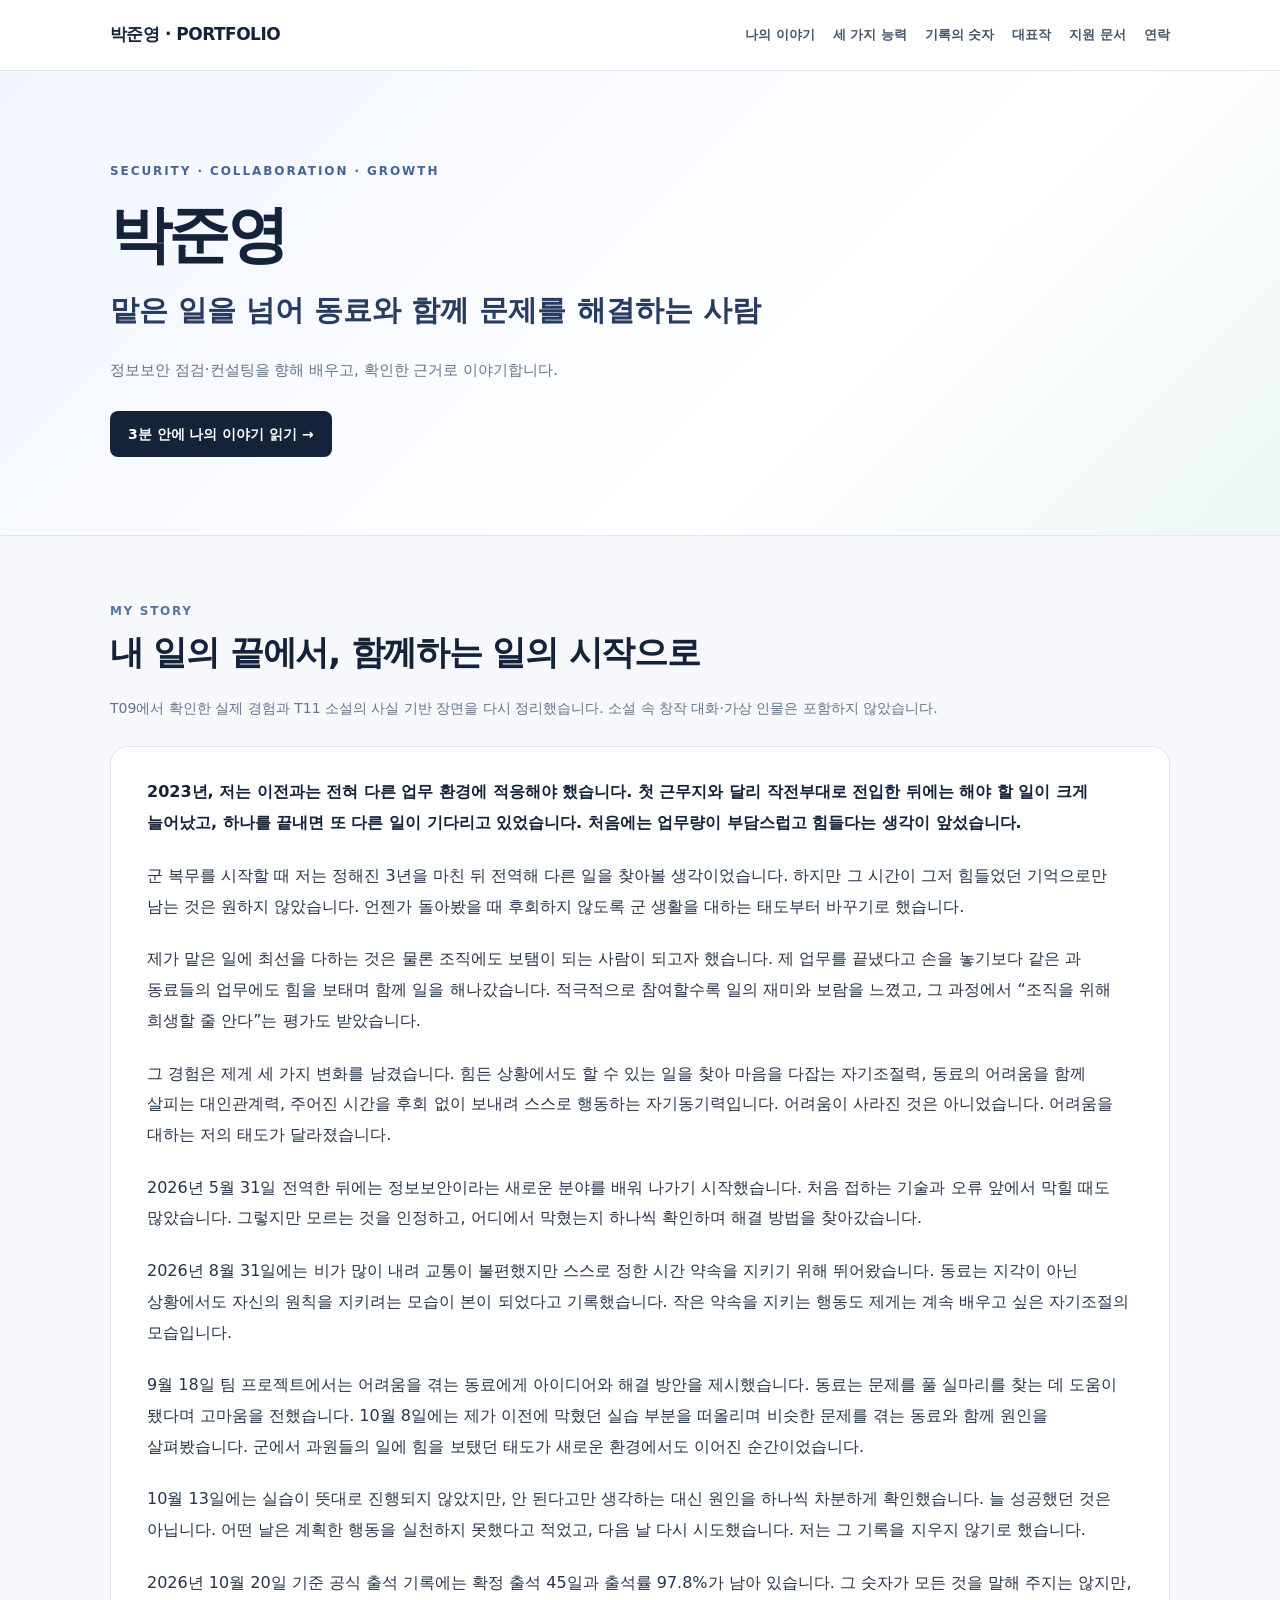
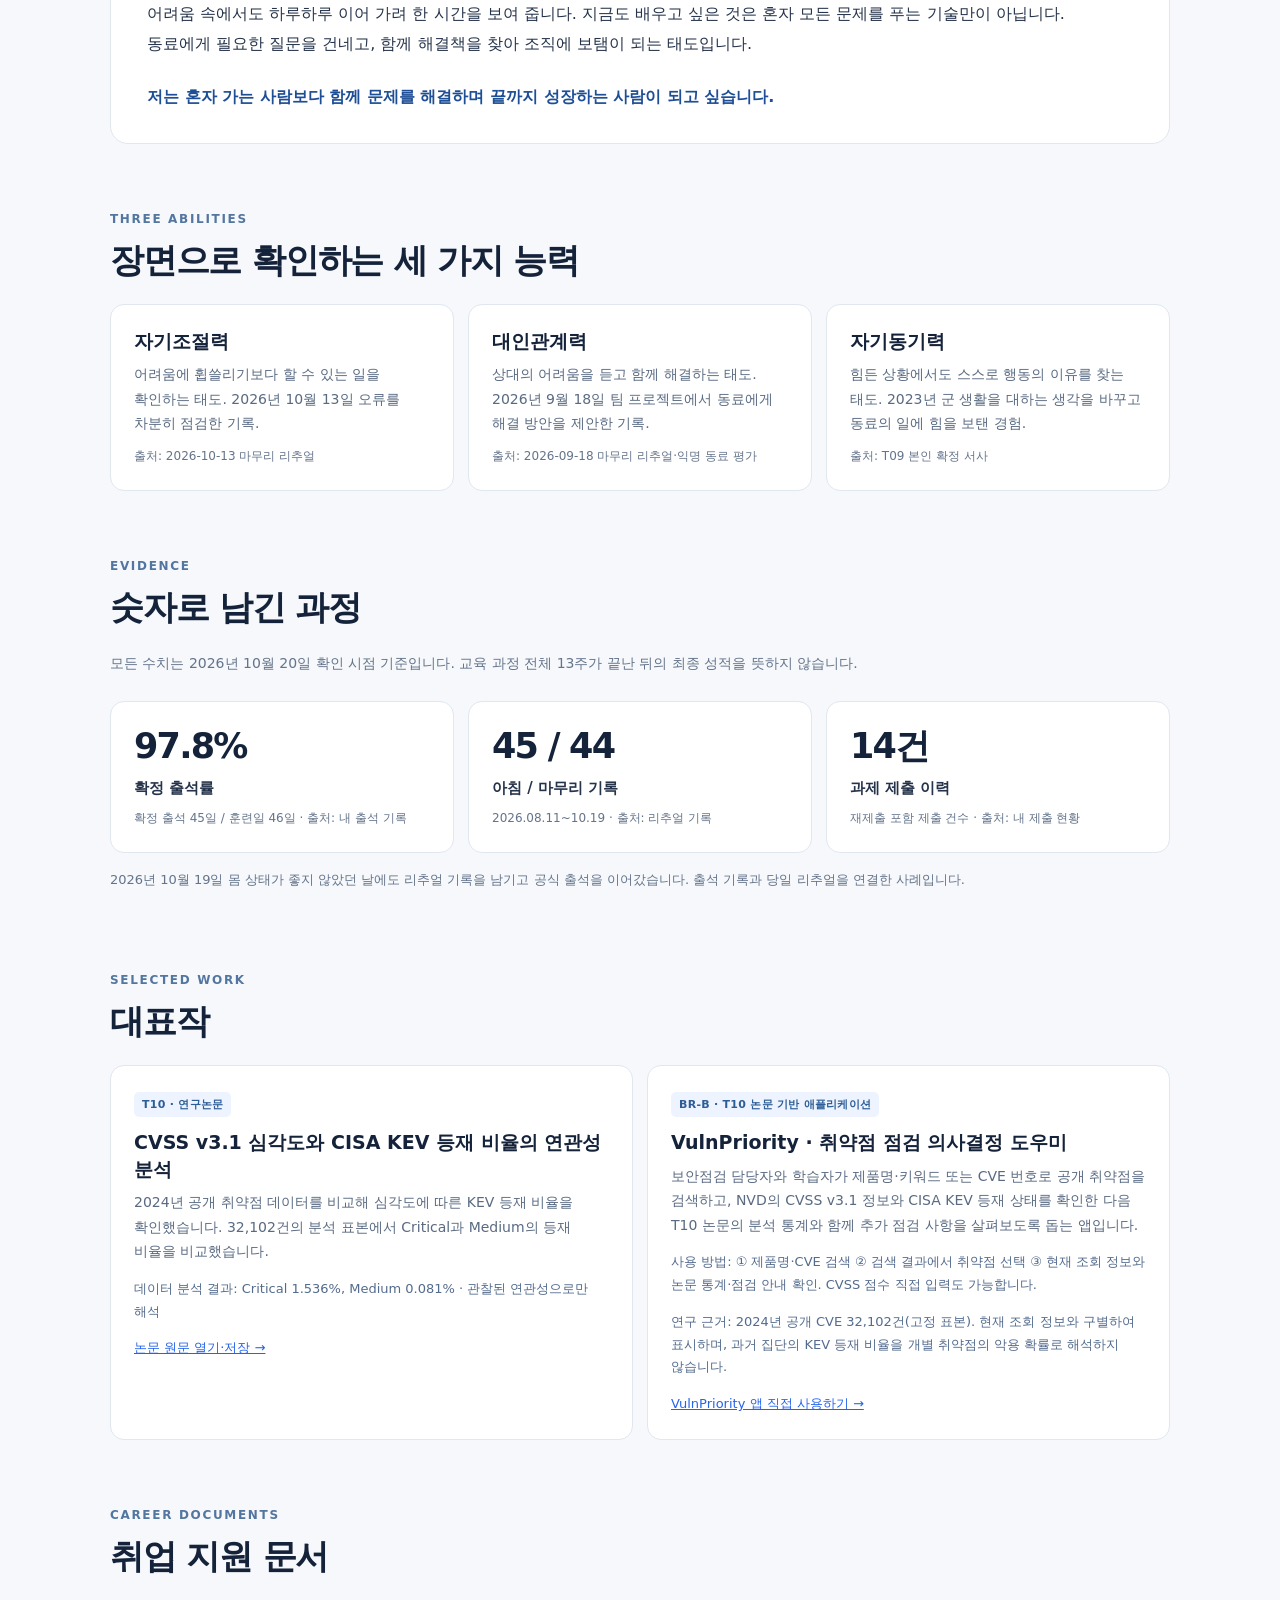
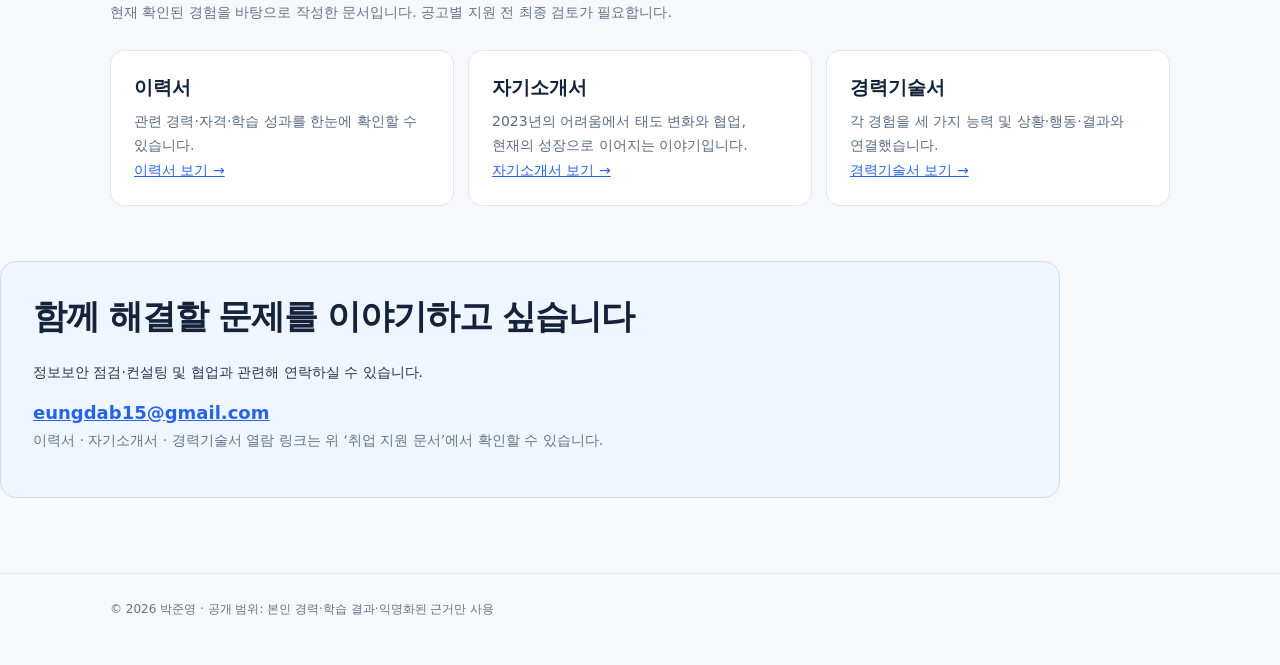
==== commit cd221045: "BR-A: align VulnPriority showcase copy with v2 CVE/product search and research data separation" ====
--- a/br-a/index.html
+++ b/br-a/index.html
@@ -107,7 +107,7 @@
 <div class="section-eyebrow">Selected work</div><h2 id="projects-title">대표작</h2>
 <div class="work-grid">
 <article class="work"><span class="tag">T10 · 연구논문</span><h3>CVSS v3.1 심각도와 CISA KEV 등재 비율의 연관성 분석</h3><p>2024년 공개 취약점 데이터를 비교해 심각도에 따른 KEV 등재 비율을 확인했습니다. 32,102건의 분석 표본에서 Critical과 Medium의 등재 비율을 비교했습니다.</p><p class="meta">데이터 분석 결과: Critical 1.536%, Medium 0.081% · 관찰된 연관성으로만 해석</p><p class="meta"><a href="./research.html" target="_blank" rel="noopener noreferrer">논문 원문 열기·저장 →</a></p></article>
-<article class="work"><span class="tag">BR-B · T10 논문 기반 애플리케이션</span><h3>VulnPriority · 취약점 점검 의사결정 도우미</h3><p>보안점검 담당자가 CVSS v3.1 점수와 CISA KEV 등재 여부를 입력하면, T10 논문의 2024년 CVE 32,102건 분석 결과에 근거한 등재 비율과 다음 점검 사항을 안내하는 앱입니다.</p><p class="meta">사용 방법: ① CVSS 점수 입력 ② KEV 등재 여부 선택 ③ 논문 통계와 점검 안내 확인</p><p class="meta">주의: 집단 통계를 개별 취약점의 실제 악용 확률로 해석하지 않습니다.</p><p class="meta"><a href="https://vulnpriority-br-b.vercel.app/" target="_blank" rel="noopener noreferrer">VulnPriority 앱 직접 사용하기 →</a></p></article>
+<article class="work"><span class="tag">BR-B · T10 논문 기반 애플리케이션</span><h3>VulnPriority · 취약점 점검 의사결정 도우미</h3><p>보안점검 담당자와 학습자가 제품명·키워드 또는 CVE 번호로 공개 취약점을 검색하고, NVD의 CVSS v3.1 정보와 CISA KEV 등재 상태를 확인한 다음 T10 논문의 분석 통계와 함께 추가 점검 사항을 살펴보도록 돕는 앱입니다.</p><p class="meta">사용 방법: ① 제품명·CVE 검색 ② 검색 결과에서 취약점 선택 ③ 현재 조회 정보와 논문 통계·점검 안내 확인. CVSS 점수 직접 입력도 가능합니다.</p><p class="meta">연구 근거: 2024년 공개 CVE 32,102건(고정 표본). 현재 조회 정보와 구별하여 표시하며, 과거 집단의 KEV 등재 비율을 개별 취약점의 악용 확률로 해석하지 않습니다.</p><p class="meta"><a href="https://vulnpriority-br-b.vercel.app/" target="_blank" rel="noopener noreferrer">VulnPriority 앱 직접 사용하기 →</a></p></article>
 </div>
 </section>
 <section class="content container" id="documents" aria-labelledby="documents-title">
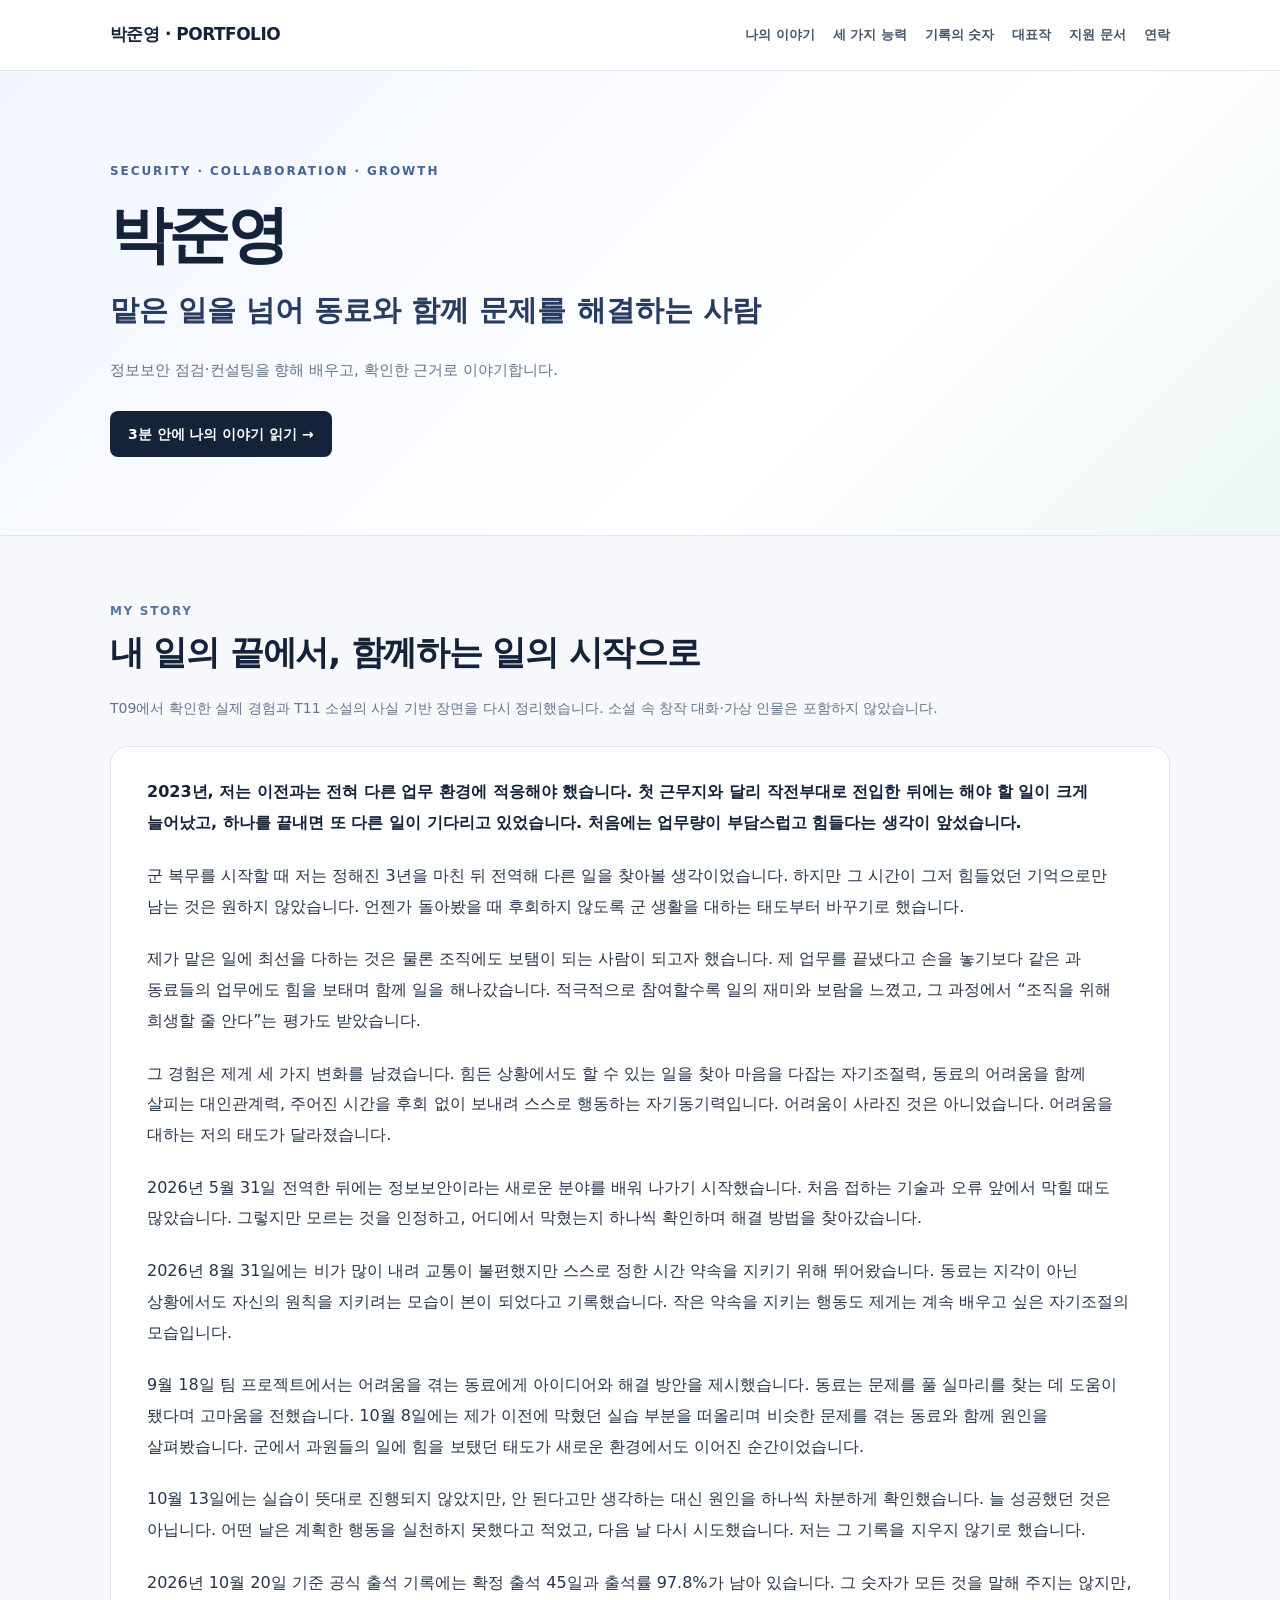
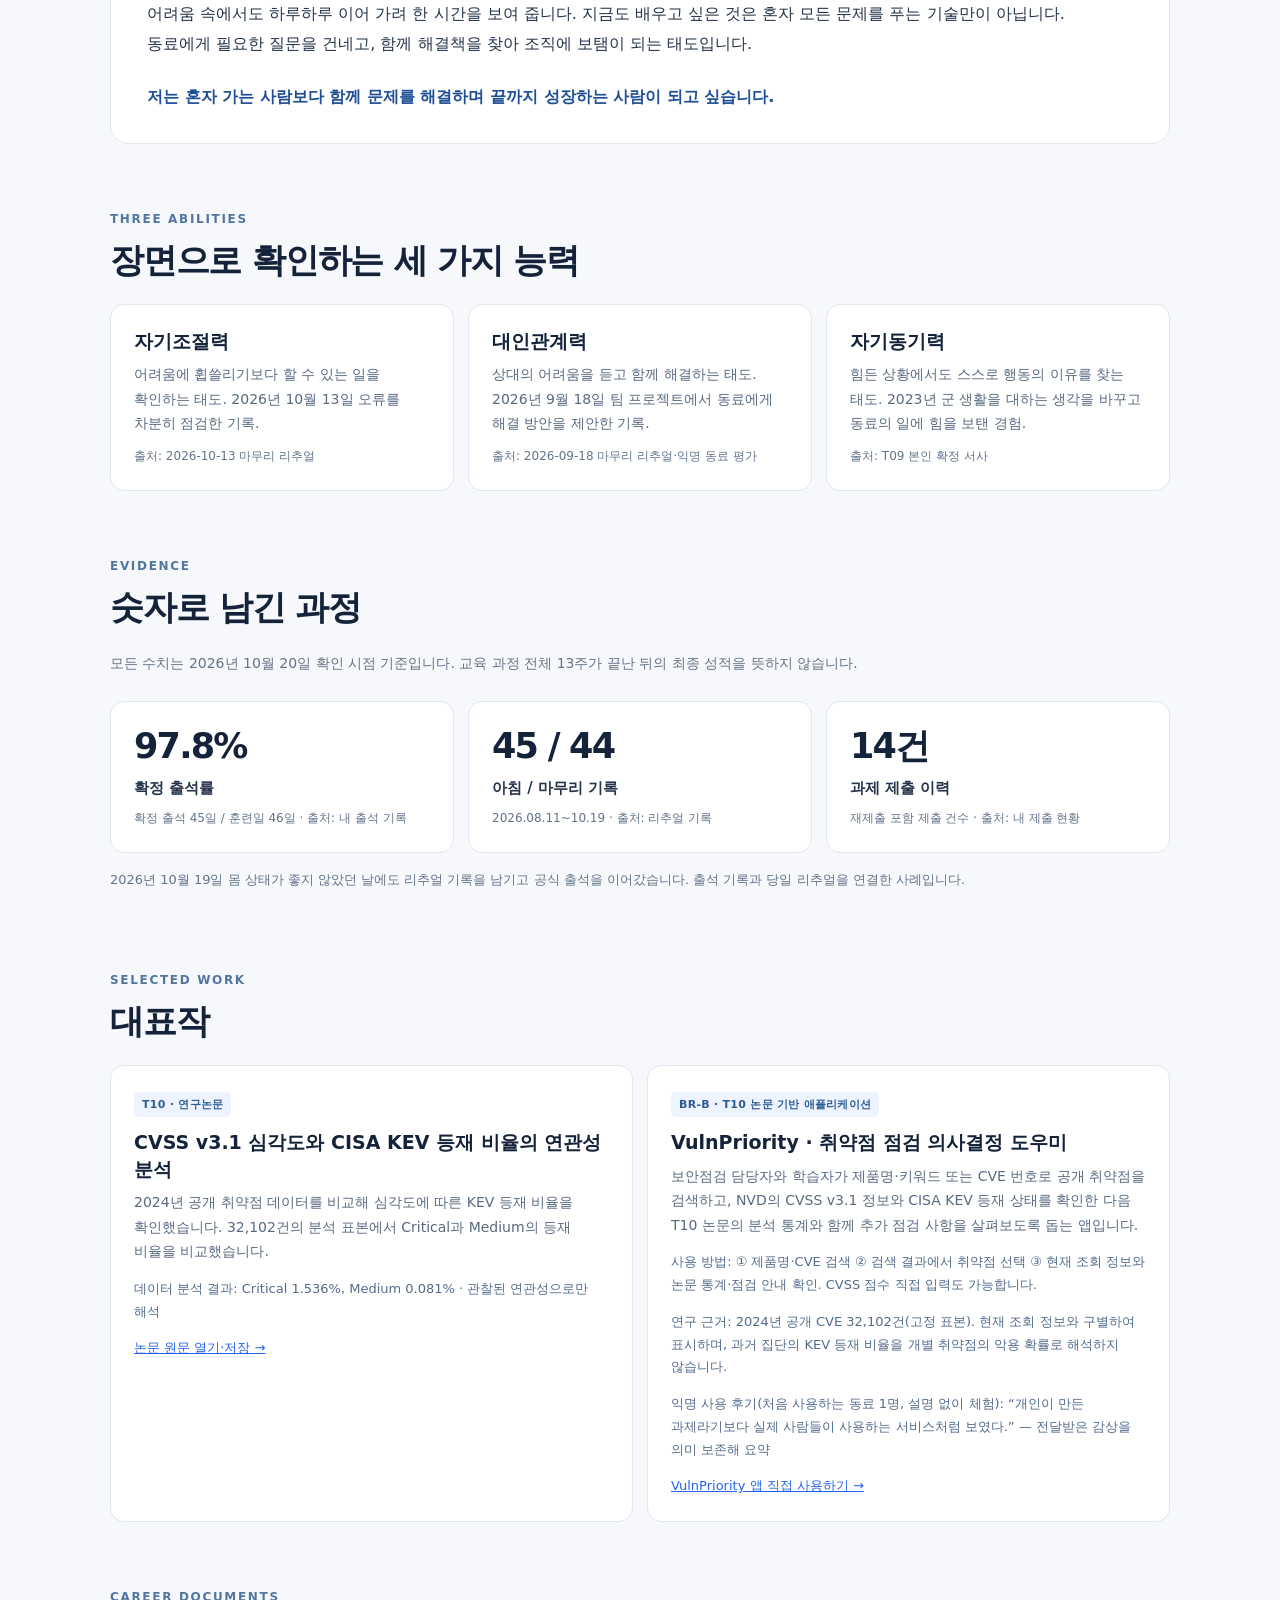
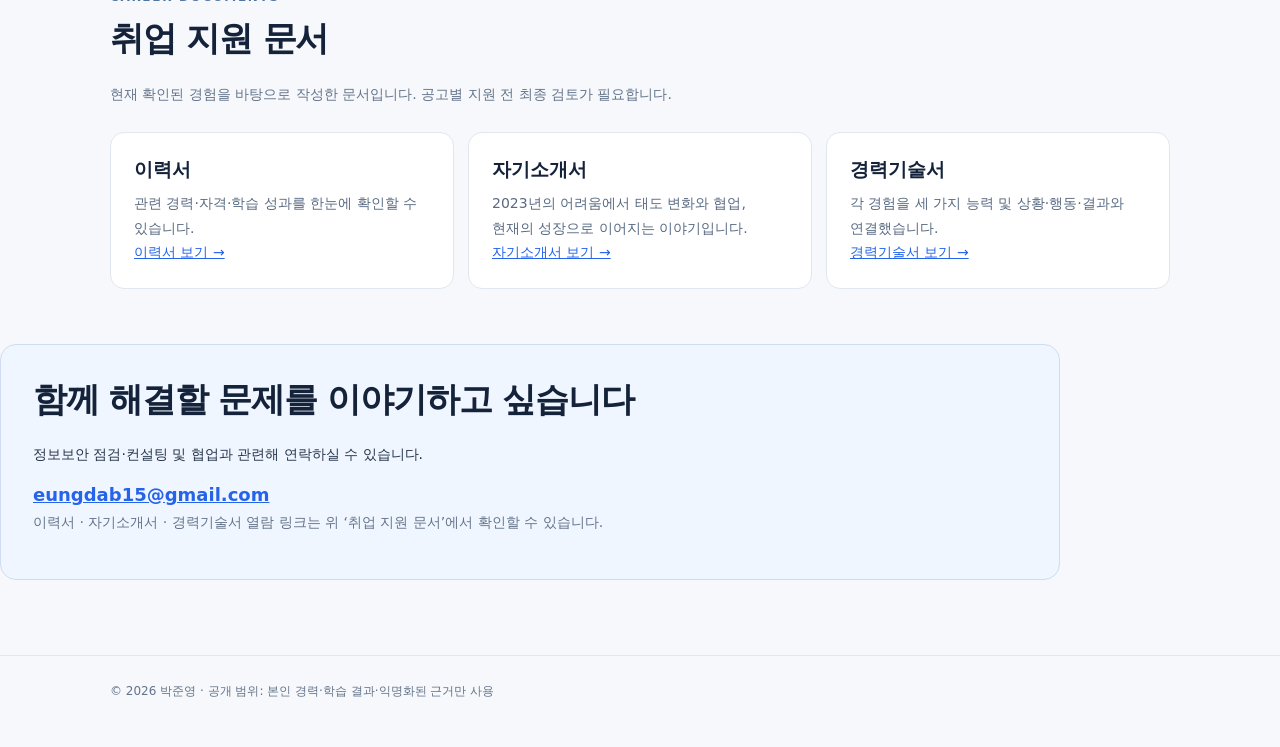
==== commit 35ab42db: "BR-A: add verified anonymous feedback to featured VulnPriority project" ====
--- a/br-a/index.html
+++ b/br-a/index.html
@@ -107,7 +107,7 @@
 <div class="section-eyebrow">Selected work</div><h2 id="projects-title">대표작</h2>
 <div class="work-grid">
 <article class="work"><span class="tag">T10 · 연구논문</span><h3>CVSS v3.1 심각도와 CISA KEV 등재 비율의 연관성 분석</h3><p>2024년 공개 취약점 데이터를 비교해 심각도에 따른 KEV 등재 비율을 확인했습니다. 32,102건의 분석 표본에서 Critical과 Medium의 등재 비율을 비교했습니다.</p><p class="meta">데이터 분석 결과: Critical 1.536%, Medium 0.081% · 관찰된 연관성으로만 해석</p><p class="meta"><a href="./research.html" target="_blank" rel="noopener noreferrer">논문 원문 열기·저장 →</a></p></article>
-<article class="work"><span class="tag">BR-B · T10 논문 기반 애플리케이션</span><h3>VulnPriority · 취약점 점검 의사결정 도우미</h3><p>보안점검 담당자와 학습자가 제품명·키워드 또는 CVE 번호로 공개 취약점을 검색하고, NVD의 CVSS v3.1 정보와 CISA KEV 등재 상태를 확인한 다음 T10 논문의 분석 통계와 함께 추가 점검 사항을 살펴보도록 돕는 앱입니다.</p><p class="meta">사용 방법: ① 제품명·CVE 검색 ② 검색 결과에서 취약점 선택 ③ 현재 조회 정보와 논문 통계·점검 안내 확인. CVSS 점수 직접 입력도 가능합니다.</p><p class="meta">연구 근거: 2024년 공개 CVE 32,102건(고정 표본). 현재 조회 정보와 구별하여 표시하며, 과거 집단의 KEV 등재 비율을 개별 취약점의 악용 확률로 해석하지 않습니다.</p><p class="meta"><a href="https://vulnpriority-br-b.vercel.app/" target="_blank" rel="noopener noreferrer">VulnPriority 앱 직접 사용하기 →</a></p></article>
+<article class="work"><span class="tag">BR-B · T10 논문 기반 애플리케이션</span><h3>VulnPriority · 취약점 점검 의사결정 도우미</h3><p>보안점검 담당자와 학습자가 제품명·키워드 또는 CVE 번호로 공개 취약점을 검색하고, NVD의 CVSS v3.1 정보와 CISA KEV 등재 상태를 확인한 다음 T10 논문의 분석 통계와 함께 추가 점검 사항을 살펴보도록 돕는 앱입니다.</p><p class="meta">사용 방법: ① 제품명·CVE 검색 ② 검색 결과에서 취약점 선택 ③ 현재 조회 정보와 논문 통계·점검 안내 확인. CVSS 점수 직접 입력도 가능합니다.</p><p class="meta">연구 근거: 2024년 공개 CVE 32,102건(고정 표본). 현재 조회 정보와 구별하여 표시하며, 과거 집단의 KEV 등재 비율을 개별 취약점의 악용 확률로 해석하지 않습니다.</p><p class="meta">익명 사용 후기(처음 사용하는 동료 1명, 설명 없이 체험): “개인이 만든 과제라기보다 실제 사람들이 사용하는 서비스처럼 보였다.” — 전달받은 감상을 의미 보존해 요약</p><p class="meta"><a href="https://vulnpriority-br-b.vercel.app/" target="_blank" rel="noopener noreferrer">VulnPriority 앱 직접 사용하기 →</a></p></article>
 </div>
 </section>
 <section class="content container" id="documents" aria-labelledby="documents-title">
